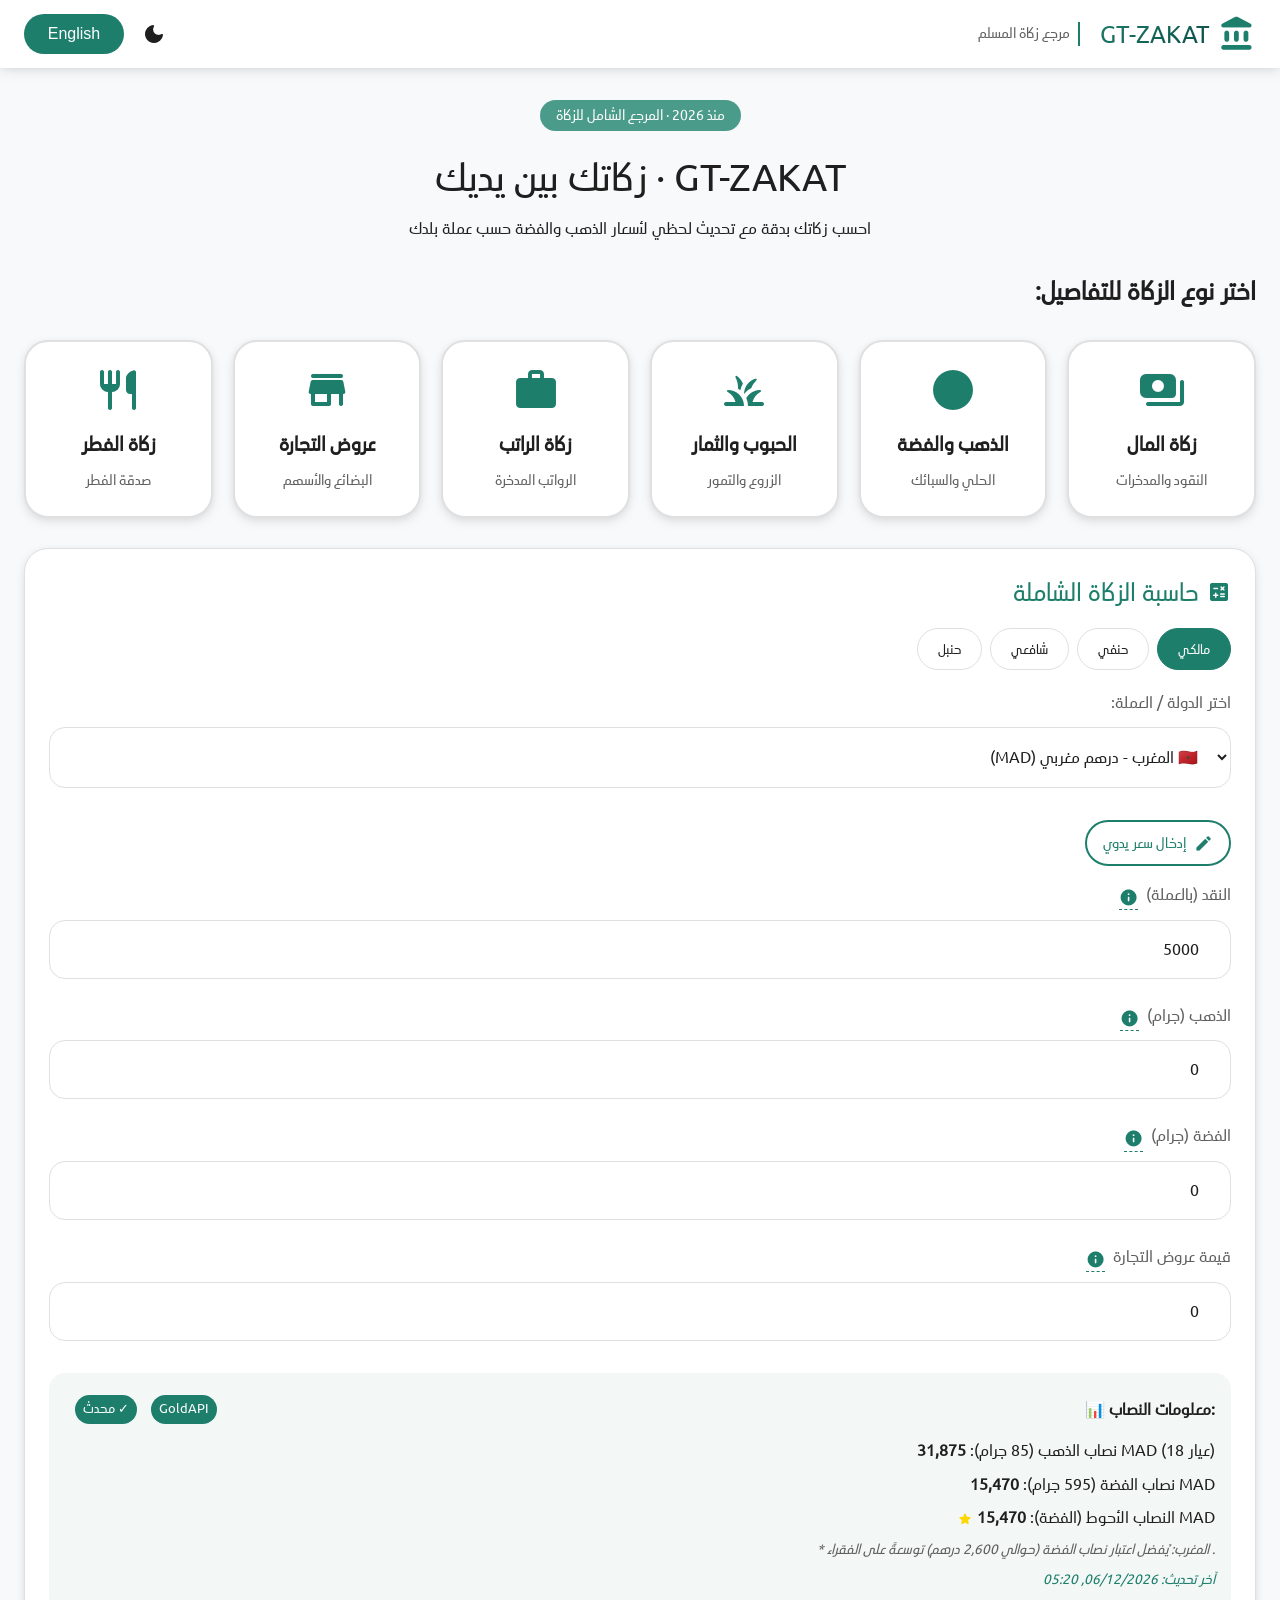
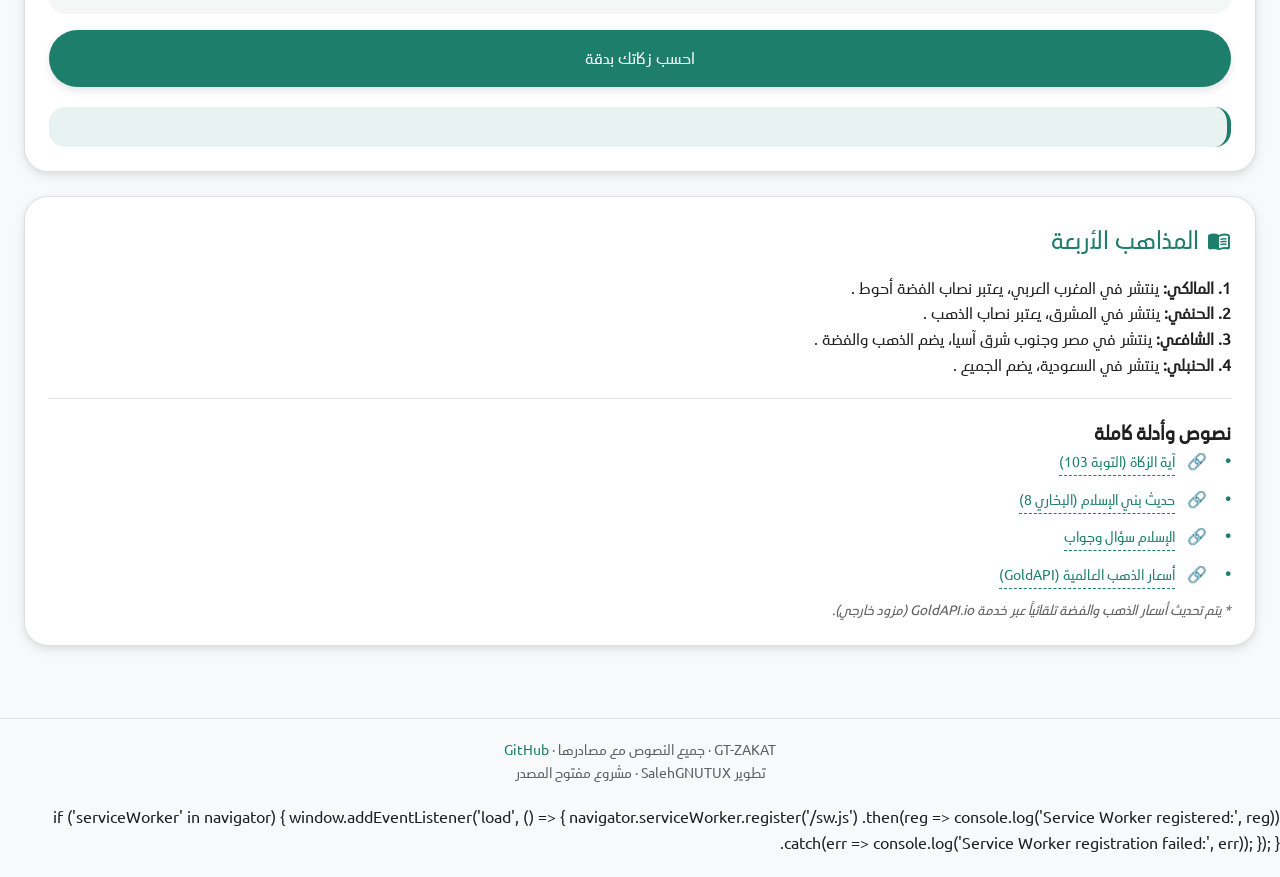
==== index.html @ e8f20864 "Update index.html" ====
<!-- index.html - النسخة النهائية مع الشعار النصي وأيقونات المعلومات -->
<!DOCTYPE html>
<html lang="ar" dir="rtl">
<head>
    <meta charset="UTF-8">
    <meta name="viewport" content="width=device-width, initial-scale=1.0">
    <title>GT-ZAKAT · مرجع زكاة المسلم</title>
    <!-- شعار التبويب (favicon) بصيغة PNG من المسار المطلوب -->
    <link rel="icon" type="image/png" sizes="16x16" href="/GT-ZAKAT/GT-ZAKAT-logo/16x16/gt-zakat-logo.png">
    <link rel="icon" type="image/png" sizes="32x32" href="/GT-ZAKAT/GT-ZAKAT-logo/32x32/gt-zakat-logo.png">
    <link rel="icon" type="image/png" sizes="192x192" href="/GT-ZAKAT/GT-ZAKAT-logo/192x192/gt-zakat-logo.png">
    <link rel="apple-touch-icon" href="/GT-ZAKAT/GT-ZAKAT-logo/512x512/gt-zakat-logo.png">
    <link rel="manifest" href="/manifest.json">

    <!-- Material Icons -->
    <link href="https://fonts.googleapis.com/icon?family=Material+Icons+Round" rel="stylesheet">
    <!-- ملف CSS الرئيسي -->
    <link rel="stylesheet" href="css/style.css">
    <!-- manifest للتطبيق (اختياري) -->
    <link rel="manifest" href="manifest.json">
</head>
<body data-theme="auto">
    <header class="app-bar">
        <div class="container">
            <div class="logo-area">
                <a href="/" class="logo-link" id="logoHome">
                    <!-- شعار نصي وأيقونة Material (بدون صورة خارجية) -->
                    <span class="material-icons-round logo-icon">account_balance</span>
                    <span class="logo-text">GT-ZAKAT</span>
                </a>
                <span class="tagline" data-i18n="tagline">مرجع زكاة المسلم</span>
            </div>
            <div class="actions">
                <button class="action-btn" id="themeToggle">
                    <span class="material-icons-round">dark_mode</span>
                </button>
                <button class="lang-toggle" id="langToggle">English</button>
            </div>
        </div>
    </header>

    <main class="container">
        <!-- Hero Section -->
        <div class="hero">
            <span class="badge" data-i18n="since">منذ 2026 · المرجع الشامل للزكاة</span>
            <h1 data-i18n="headline">GT-ZAKAT · زكاتك بين يديك</h1>
            <p data-i18n="subheadline">احسب زكاتك بدقة مع تحديث لحظي لأسعار الذهب والفضة حسب عملة بلدك</p>
        </div>

        <!-- بطاقات أنواع الزكاة -->
        <h2 style="margin: 30px 0 20px;" data-i18n="zakatTypesHeading">اختر نوع الزكاة للتفاصيل:</h2>
        <div class="zakat-cards-grid" id="zakatCards">
            <div class="zakat-card" onclick="window.location.href='pages/zakat-money.html'">
                <span class="material-icons-round">payments</span>
                <h3 data-i18n="moneyOption">زكاة المال</h3>
                <p data-i18n="moneyDesc">النقود والمدخرات</p>
            </div>
            <div class="zakat-card" onclick="window.location.href='pages/zakat-gold.html'">
                <span class="material-icons-round">circle</span>
                <h3 data-i18n="goldOption">الذهب والفضة</h3>
                <p data-i18n="goldDesc">الحلي والسبائك</p>
            </div>
            <div class="zakat-card" onclick="window.location.href='pages/zakat-grains.html'">
                <span class="material-icons-round">grass</span>
                <h3 data-i18n="grainsOption">الحبوب والثمار</h3>
                <p data-i18n="grainsDesc">الزروع والتمور</p>
            </div>
            <div class="zakat-card" onclick="window.location.href='pages/zakat-salary.html'">
                <span class="material-icons-round">work</span>
                <h3 data-i18n="salaryOption">زكاة الراتب</h3>
                <p data-i18n="salaryDesc">الرواتب المدخرة</p>
            </div>
            <div class="zakat-card" onclick="window.location.href='pages/zakat-trade.html'">
                <span class="material-icons-round">store</span>
                <h3 data-i18n="tradeOption">عروض التجارة</h3>
                <p data-i18n="tradeDesc">البضائع والأسهم</p>
            </div>
            <div class="zakat-card" onclick="window.location.href='pages/zakat-fitrah.html'">
                <span class="material-icons-round">restaurant</span>
                <h3 data-i18n="fitrahOption">زكاة الفطر</h3>
                <p data-i18n="fitrahDesc">صدقة الفطر</p>
            </div>
        </div>

        <!-- بطاقة الحاسبة الشاملة -->
        <div class="card calculator-card">
            <h2>
                <span class="material-icons-round">calculate</span>
                <span data-i18n="calculatorTitle">حاسبة الزكاة الشاملة</span>
            </h2>

            <!-- تبويب المذاهب -->
            <div class="madhhab-tabs" id="madhhabTabs">
                <button class="madhhab-tab active" data-madhhab="maliki" data-i18n="malikiTab">مالكي</button>
                <button class="madhhab-tab" data-madhhab="hanafi" data-i18n="hanafiTab">حنفي</button>
                <button class="madhhab-tab" data-madhhab="shafii" data-i18n="shafiiTab">شافعي</button>
                <button class="madhhab-tab" data-madhhab="hanbali" data-i18n="hanbaliTab">حنبل</button>
            </div>

            <!-- اختيار العملة -->
            <label data-i18n="selectCountry">اختر الدولة / العملة:</label>
            <select id="currencySelect" class="currency-select">
                <!-- المغرب العربي -->
                <optgroup label="🇲🇦 المغرب العربي">
                    <option value="MAD" data-country="ma" data-gold-carats="18" data-gold-price="500" data-silver-price="26" data-preferred-nisab="silver" data-madhhab="maliki">🇲🇦 المغرب - درهم مغربي (MAD)</option>
                    <option value="DZD" data-country="dz" data-gold-carats="18" data-gold-price="19000" data-silver-price="210" data-madhhab="hanafi">🇩🇿 الجزائر - دينار جزائري (DZD)</option>
                    <option value="TND" data-country="tn" data-gold-price="78" data-silver-price="1.2" data-madhhab="maliki">🇹🇳 تونس - دينار تونسي (TND)</option>
                    <option value="LYD" data-country="ly" data-gold-price="1679" data-silver-price="27.5" data-madhhab="maliki">🇱🇾 ليبيا - دينار ليبي (LYD)</option>
                    <option value="MRU" data-country="mr" data-gold-carats="21" data-gold-price="49920" data-silver-price="820" data-madhhab="maliki">🇲🇷 موريتانيا - أوقية موريتانية (MRU)</option>
                </optgroup>
                <!-- وادي النيل -->
                <optgroup label="🇪🇬 وادي النيل">
                    <option value="EGP" data-country="eg" data-gold-carats="21" data-gold-price="3000" data-silver-price="45" data-madhhab="shafii">🇪🇬 مصر - جنيه مصري (EGP)</option>
                    <option value="SDG" data-country="sd" data-gold-price="420000" data-silver-price="7000" data-madhhab="hanafi">🇸🇩 السودان - جنيه سوداني (SDG)</option>
                </optgroup>
                <!-- شبه الجزيرة -->
                <optgroup label="🇸🇦 شبه الجزيرة">
                    <option value="SAR" data-country="sa" data-gold-carats="24" data-gold-price="385" data-silver-price="6.5" data-madhhab="hanbali">🇸🇦 السعودية - ريال سعودي (SAR)</option>
                    <option value="KWD" data-country="kw" data-gold-carats="24" data-gold-price="31" data-silver-price="0.52" data-madhhab="maliki">🇰🇼 الكويت - دينار كويتي (KWD)</option>
                    <option value="QAR" data-country="qa" data-gold-carats="24" data-gold-price="340" data-silver-price="5.7" data-madhhab="hanbali">🇶🇦 قطر - ريال قطري (QAR)</option>
                    <option value="AED" data-country="ae" data-gold-carats="24" data-gold-price="350" data-silver-price="5.9" data-madhhab="shafii">🇦🇪 الإمارات - درهم إماراتي (AED)</option>
                    <option value="OMR" data-country="om" data-gold-carats="24" data-gold-price="36" data-silver-price="0.6" data-madhhab="ibadi">🇴🇲 عمان - ريال عماني (OMR)</option>
                    <option value="BHD" data-country="bh" data-gold-carats="24" data-gold-price="35" data-silver-price="0.59" data-madhhab="maliki">🇧🇭 البحرين - دينار بحريني (BHD)</option>
                    <option value="YER" data-country="ye" data-gold-carats="24" data-gold-price="100000" data-silver-price="1700" data-madhhab="shafii">🇾🇪 اليمن - ريال يمني (YER)</option>
                </optgroup>
                <!-- الهلال الخصيب -->
                <optgroup label="🇮🇶 الهلال الخصيب">
                    <option value="IQD" data-country="iq" data-gold-carats="24" data-gold-price="75000" data-silver-price="1250" data-madhhab="hanafi">🇮🇶 العراق - دينار عراقي (IQD)</option>
                    <option value="JOD" data-country="jo" data-gold-carats="24" data-gold-price="63" data-silver-price="1.05" data-madhhab="shafii">🇯🇴 الأردن - دينار أردني (JOD)</option>
                    <option value="SYP" data-country="sy" data-gold-carats="24" data-gold-price="15000" data-silver-price="250" data-madhhab="hanafi">🇸🇾 سوريا - ليرة سورية (SYP)</option>
                    <option value="LBP" data-country="lb" data-gold-carats="24" data-gold-price="900000" data-silver-price="15000" data-madhhab="shafii">🇱🇧 لبنان - ليرة لبنانية (LBP)</option>
                    <option value="PS" data-country="ps" data-gold-carats="24" data-gold-price="340" data-silver-price="5.7" data-madhhab="shafii">🇵🇸 فلسطين - شيكل (ILS)</option>
                </optgroup>
                <!-- العملات العالمية -->
                <optgroup label="🌍 العملات العالمية">
                    <option value="USD" data-country="us" data-gold-carats="24" data-gold-price="86" data-silver-price="1.1">🇺🇸 دولار أمريكي (USD)</option>
                    <option value="EUR" data-country="eu" data-gold-carats="24" data-gold-price="92" data-silver-price="1.2">🇪🇺 يورو (EUR)</option>
                </optgroup>
            </select>

            <!-- خيار الإدخال اليدوي -->
            <div style="margin: 16px 0;">
                <button class="toggle-manual-btn" id="toggleManualBtn" type="button">
                    <span class="material-icons-round" style="font-size: 1.2rem; vertical-align: middle;">edit</span>
                    <span data-i18n="manualPriceToggle">إدخال سعر يدوي</span>
                </button>
            </div>

            <div id="manualPriceSection" style="display: none;">
                <div class="manual-price-input">
                    <label data-i18n="manualGoldPrice">سعر جرام الذهب (بعملتك المحلية):</label>
                    <input type="number" id="manualGoldPrice" step="0.01" placeholder="0.00">
                </div>
                <div class="manual-price-input">
                    <label data-i18n="manualSilverPrice">سعر جرام الفضة (بعملتك المحلية):</label>
                    <input type="number" id="manualSilverPrice" step="0.01" placeholder="0.00">
                </div>
                <p class="note" data-i18n="manualNote">* سيتم استخدام الأسعار اليدوية بدلاً من التحديث التلقائي</p>
            </div>

            <!-- حقول الإدخال مع أيقونات معلومات -->
            <div style="display: flex; align-items: center; gap: 8px; margin: 8px 0 0;">
                <label data-i18n="cashLabel">النقد (بالعملة)</label>
                <span class="tooltip">
                    <span class="material-icons-round" style="font-size: 1.2rem; color: var(--md-primary);">info</span>
                    <span class="tooltip-text" data-i18n="cashTooltip">المبلغ النقدي الذي تملكه من نقود ورقية أو معدنية أو أرصدة بنكية. يحول إلى عملتك المحلية ويدخل في حساب الزكاة.</span>
                </span>
            </div>
            <input type="number" id="cashInput" class="input-field" placeholder="0.00" value="5000">

            <div style="display: flex; align-items: center; gap: 8px; margin: 8px 0 0;">
                <label data-i18n="goldLabel">الذهب (جرام)</label>
                <span class="tooltip">
                    <span class="material-icons-round" style="font-size: 1.2rem; color: var(--md-primary);">info</span>
                    <span class="tooltip-text" data-i18n="goldTooltip">وزن الذهب الذي تملكه بالجرام، سواء كان سبائك أو حلياً (مع مراعاة خلاف المذاهب في حلي الزينة). يحسب بقيمته السوقية.</span>
                </span>
            </div>
            <input type="number" id="goldInput" class="input-field" value="0" step="0.1">

            <div style="display: flex; align-items: center; gap: 8px; margin: 8px 0 0;">
                <label data-i18n="silverLabel">الفضة (جرام)</label>
                <span class="tooltip">
                    <span class="material-icons-round" style="font-size: 1.2rem; color: var(--md-primary);">info</span>
                    <span class="tooltip-text" data-i18n="silverTooltip">وزن الفضة الذي تملكه بالجرام. تدخل في حساب الزكاة بنفس أحكام الذهب، وغالباً ما يكون نصابها أقل.</span>
                </span>
            </div>
            <input type="number" id="silverInput" class="input-field" value="0" step="1">

            <div style="display: flex; align-items: center; gap: 8px; margin: 8px 0 0;">
                <label data-i18n="tradeGoodsLabel">قيمة عروض التجارة</label>
                <span class="tooltip">
                    <span class="material-icons-round" style="font-size: 1.2rem; color: var(--md-primary);">info</span>
                    <span class="tooltip-text" data-i18n="tradeGoodsTooltip">عروض التجارة: البضائع المعدة للبيع، الأسهم، العقارات التجارية، وأي سلع تم شراؤها بقصد الاتجار. إذا بلغت قيمتها مع النقود النصاب وحال الحول، فتجب الزكاة 2.5%</span>
                </span>
            </div>
            <input type="number" id="tradeInput" class="input-field" value="0" step="0.01" placeholder="0.00">

            <!-- معلومات النصاب -->
            <div class="nisab-info">
                <div style="display: flex; justify-content: space-between; align-items: center; flex-wrap: wrap;">
                    <p><strong data-i18n="nisabInfo">📊 معلومات النصاب:</strong></p>
                    <div>
                        <span class="price-source-badge" id="priceSource">تلقائي</span>
                        <span class="price-source-badge" id="updateStatus">✓ محدث</span>
                    </div>
                </div>
                <p><span data-i18n="nisabGold">نصاب الذهب (85 جرام):</span> <strong><span id="nisabGoldDisplay">42,500</span></strong> <span id="nisabGoldCurrency">درهم مغربي</span> <span id="goldCaratInfo">(عيار 18)</span></p>
                <p><span data-i18n="nisabSilver">نصاب الفضة (595 جرام):</span> <strong><span id="nisabSilverDisplay">15,470</span></strong> <span id="nisabSilverCurrency">درهم مغربي</span></p>
                <p id="preferredNisabRow"><span class="material-icons-round" style="font-size:1rem; color:gold;">star</span> <span data-i18n="preferredNisab">النصاب الأحوط (الفضة):</span> <strong><span id="preferredNisabDisplay">15,470</span></strong> <span id="preferredNisabCurrency">درهم مغربي</span></p>
                <p class="note" id="countrySpecificNote" data-i18n="maNote">* المغرب: يُفضل اعتبار نصاب الفضة (حوالي 2,600 درهم) توسعةً على الفقراء .</p>
                <p class="note" style="color: var(--md-primary);" id="lastUpdateNote">آخر تحديث: 3/3/2026, 03:00 م</p>
            </div>

            <button class="btn" id="calculateBtn"><span data-i18n="calculate">احسب زكاتك بدقة</span></button>
            <div class="result-box" id="resultDisplay"></div>
        </div>

        <!-- بطاقة المصادر -->
        <div class="card sources-card">
            <h2><span class="material-icons-round">menu_book</span> <span data-i18n="madhhabTitle">المذاهب الأربعة</span></h2>
            <div class="madhhab-info">
                <p><strong>1. المالكي:</strong> <span data-i18n="malikiDesc">ينتشر في المغرب العربي، يعتبر نصاب الفضة أحوط .</span></p>
                <p><strong>2. الحنفي:</strong> <span data-i18n="hanafiDesc">ينتشر في المشرق، يعتبر نصاب الذهب .</span></p>
                <p><strong>3. الشافعي:</strong> <span data-i18n="shafiiDesc">ينتشر في مصر وجنوب شرق آسيا، يضم الذهب والفضة .</span></p>
                <p><strong>4. الحنبلي:</strong> <span data-i18n="hanbaliDesc">ينتشر في السعودية، يضم الجميع .</span></p>
            </div>
            <div class="divider"></div>
            <h3 data-i18n="sourcesTitle">نصوص وأدلة كاملة</h3>
            <ul id="sourcesList">
                <li>🔗 <a href="https://quran.com/9:103" target="_blank" class="source-link" data-i18n="source1">آية الزكاة (التوبة 103)</a></li>
                <li>🔗 <a href="https://sunnah.com/bukhari:8" target="_blank" class="source-link" data-i18n="source2">حديث بني الإسلام (البخاري 8)</a></li>
                <li>🔗 <a href="https://islamqa.info/ar" target="_blank" class="source-link" data-i18n="source3">الإسلام سؤال وجواب</a></li>
                <li>🔗 <a href="https://www.goldapi.io" target="_blank" class="source-link" data-i18n="source4">أسعار الذهب العالمية (GoldAPI)</a></li>
            </ul>
            <p class="note" data-i18n="apiSourceNote">* يتم تحديث أسعار الذهب والفضة تلقائياً عبر خدمة GoldAPI.io (مزود خارجي).</p>
        </div>
    </main>

    <footer class="footer container">
        <p>
            <span data-i18n="footer">GT-ZAKAT · جميع النصوص مع مصادرها ·</span>
            <a href="https://github.com/SalehGNUTUX/GT-ZAKAT" target="_blank">GitHub</a>
            <br>
            <span data-i18n="developer">تطوير SalehGNUTUX · مشروع مفتوح المصدر</span>
        </p>
    </footer>

    <script src="js/script.js"></script>


    if ('serviceWorker' in navigator) {
  window.addEventListener('load', () => {
    navigator.serviceWorker.register('/sw.js')
      .then(reg => console.log('Service Worker registered:', reg))
      .catch(err => console.log('Service Worker registration failed:', err));
  });
}
</body>
</html>
---- css/style.css ----
/* css/style.css - تحديث لدعم الشعار النصي وأيقونات المعلومات */
@font-face {
    font-family: 'Ubuntu Arabic';
    src: url('../fonts/Ubuntu Arabic Regular.otf') format('opentype');
    font-weight: normal;
    font-style: normal;
    font-display: swap;
}

* {
    margin: 0;
    padding: 0;
    box-sizing: border-box;
    transition: background-color 0.3s ease, color 0.2s ease, border-color 0.2s ease;
}

:root {
    --md-primary: #1e7e6c;
    --md-primary-light: #4b9b8a;
    --md-primary-dark: #0e5244;
    --bg: #f8f9fa;
    --surface: #ffffff;
    --text: #1f1f1f;
    --text-secondary: #5f5f5f;
    --border: #e0e0e0;
    --shadow: 0 2px 6px rgba(0, 0, 0, 0.05), 0 4px 12px rgba(0, 0, 0, 0.08);
    --card-bg: #ffffff;
    --hover-bg: rgba(30, 126, 108, 0.05);
    --result-bg: rgba(30, 126, 108, 0.1);
    --tooltip-bg: #ffffff;
}

[data-theme="dark"] {
    --bg: #121212;
    --surface: #1e1e1e;
    --text: #e9e9e9;
    --text-secondary: #aaaaaa;
    --border: #333333;
    --card-bg: #2a2a2a;
    --shadow: 0 2px 6px rgba(0, 0, 0, 0.5);
    --hover-bg: rgba(30, 126, 108, 0.2);
    --result-bg: rgba(30, 126, 108, 0.15);
    --tooltip-bg: #2a2a2a;
}

body {
    font-family: 'Ubuntu Arabic', 'Roboto', sans-serif;
    background: var(--bg);
    color: var(--text);
    line-height: 1.6;
    min-height: 100vh;
    display: flex;
    flex-direction: column;
    padding: 0 0 20px 0;
    direction: rtl;
}

.container {
    max-width: 1280px;
    margin: 0 auto;
    padding: 0 24px;
    width: 100%;
}

/* ===== شريط التطبيق والشعار النصي ===== */
.app-bar {
    background: var(--surface);
    box-shadow: var(--shadow);
    padding: 12px 0;
    position: sticky;
    top: 0;
    z-index: 10;
    backdrop-filter: blur(4px);
}

.app-bar .container {
    display: flex;
    align-items: center;
    justify-content: space-between;
    flex-wrap: wrap;
    gap: 16px;
}

.logo-area {
    display: flex;
    align-items: center;
    gap: 12px;
    flex-wrap: wrap;
}

.logo-link {
    display: flex;
    align-items: center;
    text-decoration: none;
    gap: 8px;
    position: relative;
}

.logo-link::after {
    content: "";
    position: absolute;
    bottom: -4px;
    left: 0;
    width: 100%;
    height: 2px;
    background: var(--md-primary);
    transform: scaleX(0);
    transition: transform 0.2s;
}

.logo-link:hover::after {
    transform: scaleX(1);
}

.logo-icon {
    font-size: 2.4rem;
    color: var(--md-primary);
    transition: transform 0.2s;
}

.logo-link:hover .logo-icon {
    transform: rotate(5deg) scale(1.1);
}

.logo-text {
    font-size: 1.5rem;
    font-weight: 500;
    background: linear-gradient(145deg, var(--md-primary), #0a4b44);
    -webkit-background-clip: text;
    background-clip: text;
    -webkit-text-fill-color: transparent;
}

.tagline {
    font-size: 0.9rem;
    color: var(--text-secondary);
    margin-right: 8px;
    border-right: 2px solid var(--md-primary);
    padding-right: 8px;
    white-space: nowrap;
}

.actions {
    display: flex;
    gap: 8px;
    align-items: center;
}

.action-btn {
    background: transparent;
    border: none;
    color: var(--text);
    width: 44px;
    height: 44px;
    border-radius: 50%;
    display: flex;
    align-items: center;
    justify-content: center;
    cursor: pointer;
    font-size: 1.5rem;
    transition: background 0.2s;
}

.action-btn:hover {
    background: var(--hover-bg);
}

.lang-toggle {
    font-size: 1rem;
    padding: 0 16px;
    border-radius: 30px;
    background: var(--md-primary);
    color: white;
    border: none;
    height: 40px;
    cursor: pointer;
    font-weight: 500;
    min-width: 100px;
    transition: background 0.2s;
}

.lang-toggle:hover {
    background: var(--md-primary-dark);
}

/* ===== باقي الأنماط (كما هي) ===== */
.hero {
    text-align: center;
    margin: 32px 0 20px;
}

.hero h1 {
    font-size: 2.4rem;
    font-weight: 400;
    margin-bottom: 8px;
    color: var(--text);
}

.badge {
    background: var(--md-primary-light);
    color: white;
    padding: 4px 16px;
    border-radius: 30px;
    display: inline-block;
    font-size: 0.9rem;
    margin-bottom: 16px;
}

.card {
    background: var(--card-bg);
    border-radius: 24px;
    padding: 24px;
    box-shadow: var(--shadow);
    border: 1px solid var(--border);
    margin-bottom: 24px;
}

.card h1, .card h2 {
    font-size: 1.8rem;
    font-weight: 500;
    margin-bottom: 16px;
    display: flex;
    align-items: center;
    gap: 8px;
    color: var(--md-primary);
}

.card h2 {
    font-size: 1.5rem;
}

.divider {
    height: 1px;
    background: var(--border);
    margin: 20px 0;
}

.zakat-cards-grid {
    display: grid;
    grid-template-columns: repeat(auto-fit, minmax(160px, 1fr));
    gap: 20px;
    margin: 30px 0;
}

.zakat-card {
    background: var(--card-bg);
    border: 2px solid var(--border);
    border-radius: 24px;
    padding: 24px 16px;
    text-align: center;
    cursor: pointer;
    transition: all 0.3s cubic-bezier(0.4, 0, 0.2, 1);
    position: relative;
    overflow: hidden;
    box-shadow: var(--shadow);
}

.zakat-card::before {
    content: '';
    position: absolute;
    top: 0;
    left: 0;
    right: 0;
    height: 4px;
    background: var(--md-primary);
    transform: scaleX(0);
    transition: transform 0.3s;
}

.zakat-card:hover {
    transform: translateY(-8px);
    border-color: var(--md-primary);
    box-shadow: 0 12px 24px rgba(30, 126, 108, 0.2);
}

.zakat-card:hover::before {
    transform: scaleX(1);
}

.zakat-card .material-icons-round {
    font-size: 3rem;
    color: var(--md-primary);
    margin-bottom: 16px;
    transition: transform 0.3s;
}

.zakat-card:hover .material-icons-round {
    transform: scale(1.1) rotate(5deg);
}

.zakat-card h3 {
    font-size: 1.2rem;
    margin-bottom: 8px;
    color: var(--text);
}

.zakat-card p {
    font-size: 0.9rem;
    color: var(--text-secondary);
    margin: 0;
}

.madhhab-tabs {
    display: flex;
    flex-wrap: wrap;
    gap: 8px;
    margin-bottom: 20px;
}

.madhhab-tab {
    background: transparent;
    border: 1px solid var(--border);
    padding: 8px 20px;
    border-radius: 30px;
    cursor: pointer;
    color: var(--text);
    font-weight: 500;
    transition: all 0.2s;
    font-family: 'Ubuntu Arabic', 'Roboto', sans-serif;
}

.madhhab-tab:hover {
    background: var(--hover-bg);
    border-color: var(--md-primary);
}

.madhhab-tab.active {
    background: var(--md-primary);
    color: white;
    border-color: var(--md-primary);
}

.input-field, .currency-select {
    width: 100%;
    padding: 14px 16px;
    border-radius: 16px;
    border: 1px solid var(--border);
    background: var(--surface);
    color: var(--text);
    font-size: 1rem;
    margin: 8px 0 16px;
    font-family: 'Ubuntu Arabic', 'Roboto', sans-serif;
    direction: ltr;
    text-align: right;
}

.currency-select {
    direction: ltr;
}

.currency-select option {
    direction: rtl;
    text-align: right;
}

label {
    font-weight: 500;
    color: var(--text-secondary);
    display: block;
    margin-bottom: 4px;
}

.btn {
    background: var(--md-primary);
    color: white;
    border: none;
    padding: 14px 24px;
    border-radius: 40px;
    font-size: 1rem;
    font-weight: 500;
    cursor: pointer;
    width: 100%;
    box-shadow: 0 4px 8px rgba(0, 0, 0, 0.1);
    transition: background 0.2s, transform 0.1s;
    font-family: 'Ubuntu Arabic', 'Roboto', sans-serif;
}

.btn:hover {
    background: var(--md-primary-dark);
    transform: scale(0.98);
}

.toggle-manual-btn {
    background: transparent;
    border: 2px solid var(--md-primary);
    color: var(--md-primary);
    padding: 8px 16px;
    border-radius: 30px;
    cursor: pointer;
    font-size: 0.9rem;
    transition: all 0.3s;
    display: inline-flex;
    align-items: center;
    gap: 8px;
    font-family: 'Ubuntu Arabic', 'Roboto', sans-serif;
}

.toggle-manual-btn:hover {
    background: var(--md-primary);
    color: white;
}

.result-box {
    background: var(--result-bg);
    padding: 20px;
    border-radius: 16px;
    margin-top: 20px;
    font-size: 1.2rem;
    font-weight: 500;
    border-right: 4px solid var(--md-primary);
    line-height: 1.8;
    direction: ltr;
    text-align: right;
}

.result-box small {
    font-size: 0.9rem;
    font-weight: normal;
    color: var(--text-secondary);
}

.source-link {
    color: var(--md-primary);
    text-decoration: none;
    font-size: 0.9rem;
    border-bottom: 1px dashed;
    margin-right: 8px;
    transition: border-bottom 0.2s;
}

.source-link:hover {
    border-bottom-style: solid;
}

.page-navigation {
    display: flex;
    justify-content: space-between;
    margin: 30px 0;
    gap: 16px;
    flex-wrap: wrap;
}

.nav-button {
    display: flex;
    align-items: center;
    gap: 8px;
    background: var(--md-primary);
    color: white;
    text-decoration: none;
    padding: 12px 24px;
    border-radius: 40px;
    font-weight: 500;
    transition: background 0.2s, transform 0.1s;
    box-shadow: var(--shadow);
}

.nav-button:hover {
    background: var(--md-primary-dark);
    transform: translateY(-2px);
}

.nav-button .material-icons-round {
    font-size: 1.4rem;
}

.nav-button.disabled {
    opacity: 0.5;
    pointer-events: none;
    background: var(--text-secondary);
}

.nisab-info {
    background: var(--hover-bg);
    padding: 16px;
    border-radius: 16px;
    margin: 16px 0;
}

.nisab-info p {
    margin: 8px 0;
    direction: ltr;
    text-align: right;
}

.tooltip {
    position: relative;
    display: inline-block;
    cursor: help;
    border-bottom: 1px dashed var(--md-primary);
}

.tooltip .tooltip-text {
    visibility: hidden;
    width: 250px;
    background-color: var(--tooltip-bg);
    color: var(--text);
    text-align: center;
    border-radius: 8px;
    padding: 8px;
    position: absolute;
    z-index: 1;
    bottom: 125%;
    left: 50%;
    transform: translateX(-50%);
    opacity: 0;
    transition: opacity 0.3s;
    box-shadow: var(--shadow);
    border: 1px solid var(--border);
    font-size: 0.85rem;
    pointer-events: none;
}

.tooltip:hover .tooltip-text {
    visibility: visible;
    opacity: 1;
}

.manual-price-input {
    display: flex;
    gap: 10px;
    align-items: center;
    margin: 20px 0;
    padding: 16px;
    background: var(--hover-bg);
    border-radius: 16px;
}

.manual-price-input label {
    flex: 1;
}

.manual-price-input input {
    width: 150px;
    padding: 10px;
    border-radius: 8px;
    border: 1px solid var(--border);
    background: var(--surface);
    color: var(--text);
    font-family: 'Ubuntu Arabic', 'Roboto', sans-serif;
    direction: ltr;
}

.price-source-badge {
    font-size: 0.8rem;
    padding: 4px 8px;
    border-radius: 20px;
    background: var(--md-primary);
    color: white;
    margin-left: 10px;
    display: inline-block;
}

ul {
    list-style: none;
    padding-right: 0;
}

ul li {
    margin-bottom: 12px;
    padding-right: 24px;
    position: relative;
}

ul li::before {
    content: "•";
    color: var(--md-primary);
    font-weight: bold;
    position: absolute;
    right: 0;
}

.footer {
    text-align: center;
    margin-top: 48px;
    color: var(--text-secondary);
    font-size: 0.9rem;
    padding: 20px 0;
    border-top: 1px solid var(--border);
}

.footer a {
    color: var(--md-primary);
    text-decoration: none;
}

.footer a:hover {
    text-decoration: underline;
}

/* تحسينات للغة الإنجليزية */
[dir="ltr"] {
    direction: ltr;
}

[dir="ltr"] body {
    text-align: left;
}

[dir="ltr"] .tagline {
    margin-right: 0;
    margin-left: 8px;
    border-right: none;
    border-left: 2px solid var(--md-primary);
    padding-right: 0;
    padding-left: 8px;
}

[dir="ltr"] ul li {
    padding-right: 0;
    padding-left: 24px;
}

[dir="ltr"] ul li::before {
    right: auto;
    left: 0;
}

[dir="ltr"] .result-box {
    border-right: none;
    border-left: 4px solid var(--md-primary);
    text-align: left;
}

[dir="ltr"] .input-field,
[dir="ltr"] .currency-select {
    text-align: left;
}

[dir="ltr"] .nisab-info p {
    text-align: left;
}

[dir="ltr"] .tooltip .tooltip-text {
    left: 0;
    transform: translateX(0);
}

/* تحسينات للشاشات الصغيرة */
@media (max-width: 700px) {
    .container {
        padding: 0 16px;
    }

    .hero h1 {
        font-size: 1.8rem;
    }

    .logo-area {
        flex-direction: column;
        align-items: flex-start;
        gap: 4px;
    }

    .tagline {
        font-size: 0.8rem;
        white-space: normal;
        margin-right: 0;
        border-right: none;
        padding-right: 0;
    }

    [dir="ltr"] .tagline {
        margin-left: 0;
        border-left: none;
        padding-left: 0;
    }

    .actions {
        width: 100%;
        justify-content: flex-end;
    }

    .input-group {
        flex-direction: column;
    }

    .input-group .currency-select {
        width: 100%;
    }

    .page-navigation {
        flex-direction: column;
    }

    .nav-button {
        width: 100%;
        justify-content: center;
    }

    .zakat-cards-grid {
        grid-template-columns: repeat(auto-fit, minmax(140px, 1fr));
        gap: 12px;
    }

    .zakat-card {
        padding: 16px 8px;
    }

    .manual-price-input {
        flex-direction: column;
        align-items: stretch;
    }

    .manual-price-input input {
        width: 100%;
    }
}

/* تحسينات الوضع المظلم */
[data-theme="dark"] .logo-text {
    background: linear-gradient(145deg, #4b9b8a, #1e7e6c);
    -webkit-background-clip: text;
    background-clip: text;
}

[data-theme="dark"] .badge {
    background: var(--md-primary-dark);
}

[data-theme="dark"] .result-box {
    background: rgba(30, 126, 108, 0.2);
}

[data-theme="dark"] .zakat-card:hover {
    box-shadow: 0 12px 24px rgba(0, 0, 0, 0.5);
}

.note {
    font-size: 0.85rem;
    color: var(--text-secondary);
    margin-top: 8px;
    font-style: italic;
}

.material-icons-round {
    vertical-align: middle;
}

/* ضمان ظهور الأرقام بالشكل الغربي */
input, select, button, .result-box, .nisab-info p, .price-source-badge, #lastUpdateNote {
    font-feature-settings: "tnum";
}
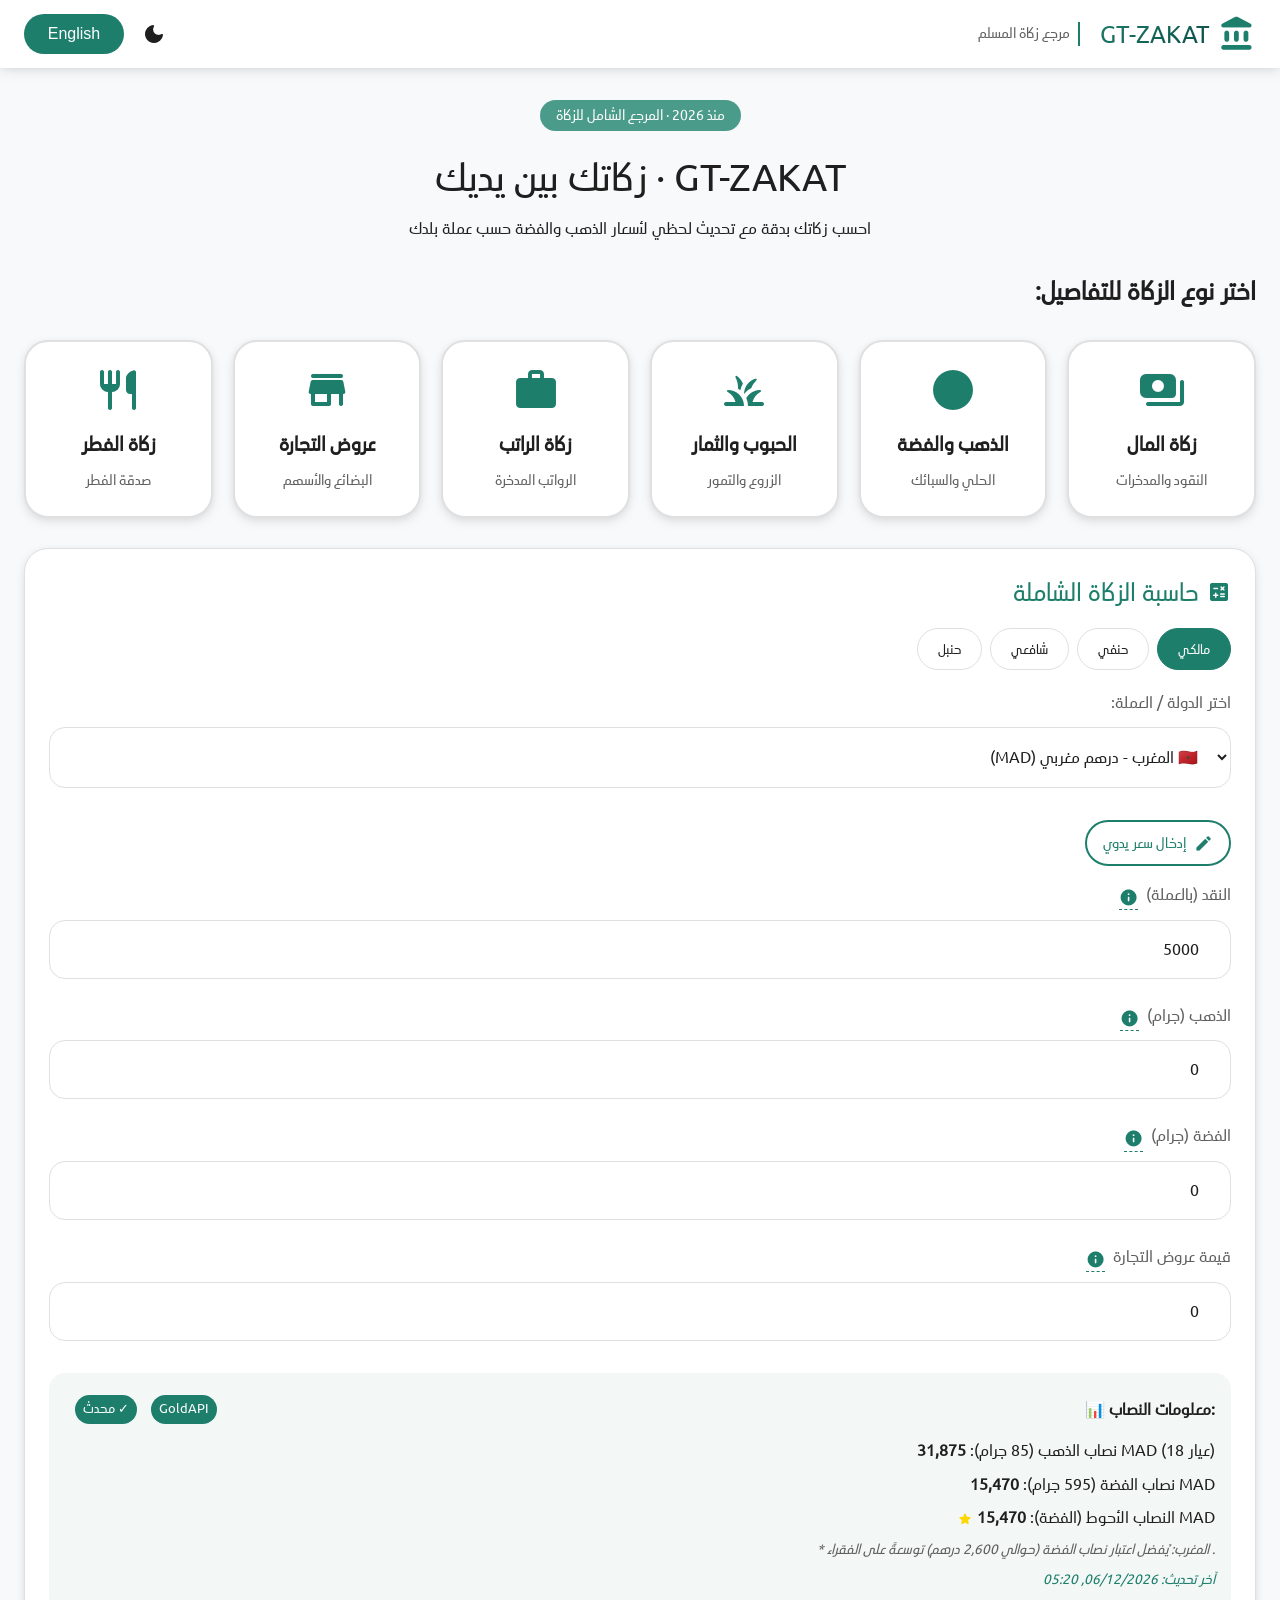
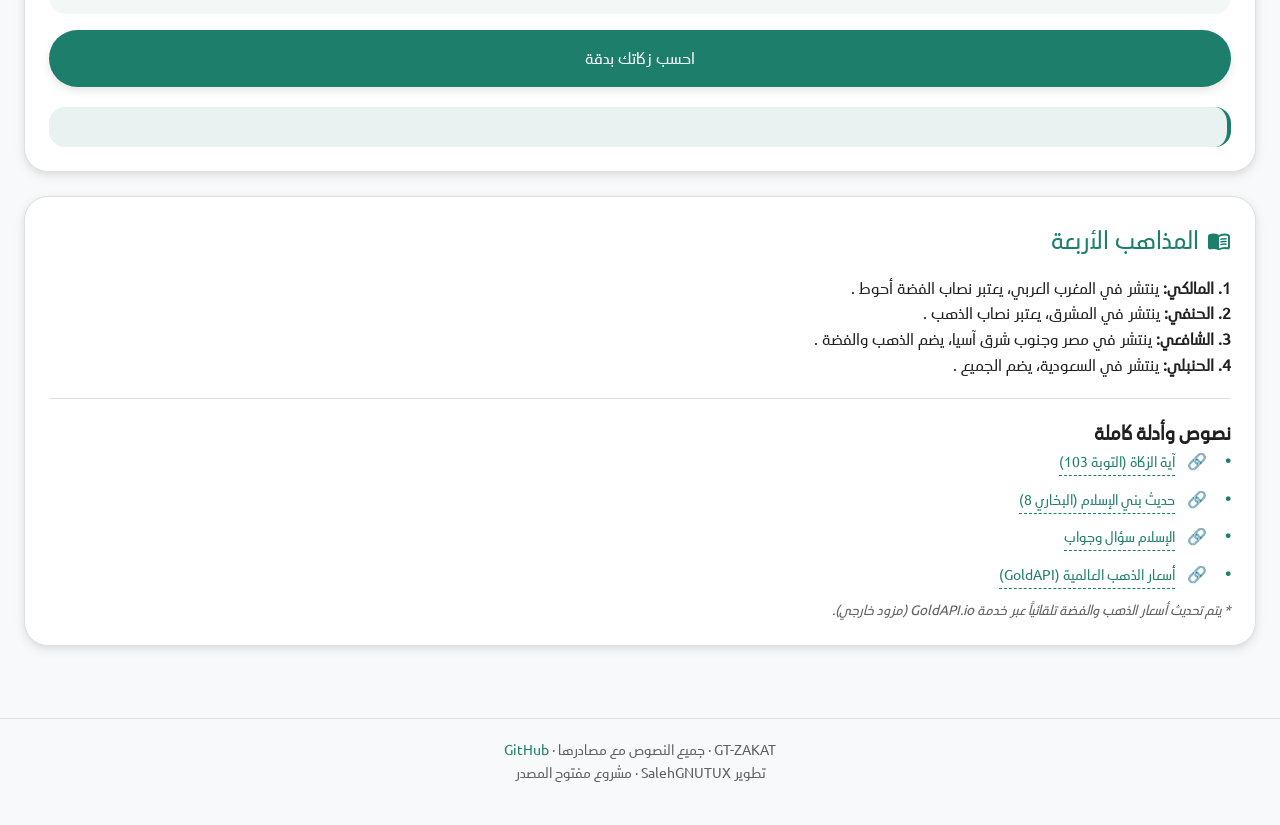
==== commit ac531c65: "Update index.html" ====
--- a/index.html
+++ b/index.html
@@ -10,7 +10,7 @@
     <link rel="icon" type="image/png" sizes="32x32" href="/GT-ZAKAT/GT-ZAKAT-logo/32x32/gt-zakat-logo.png">
     <link rel="icon" type="image/png" sizes="192x192" href="/GT-ZAKAT/GT-ZAKAT-logo/192x192/gt-zakat-logo.png">
     <link rel="apple-touch-icon" href="/GT-ZAKAT/GT-ZAKAT-logo/512x512/gt-zakat-logo.png">
-    <link rel="manifest" href="/manifest.json">
+    <link rel="manifest" href="manifest.json">
 
     <!-- Material Icons -->
     <link href="https://fonts.googleapis.com/icon?family=Material+Icons+Round" rel="stylesheet">
@@ -247,13 +247,5 @@
 
     <script src="js/script.js"></script>
 
-
-    if ('serviceWorker' in navigator) {
-  window.addEventListener('load', () => {
-    navigator.serviceWorker.register('/sw.js')
-      .then(reg => console.log('Service Worker registered:', reg))
-      .catch(err => console.log('Service Worker registration failed:', err));
-  });
-}
 </body>
 </html>
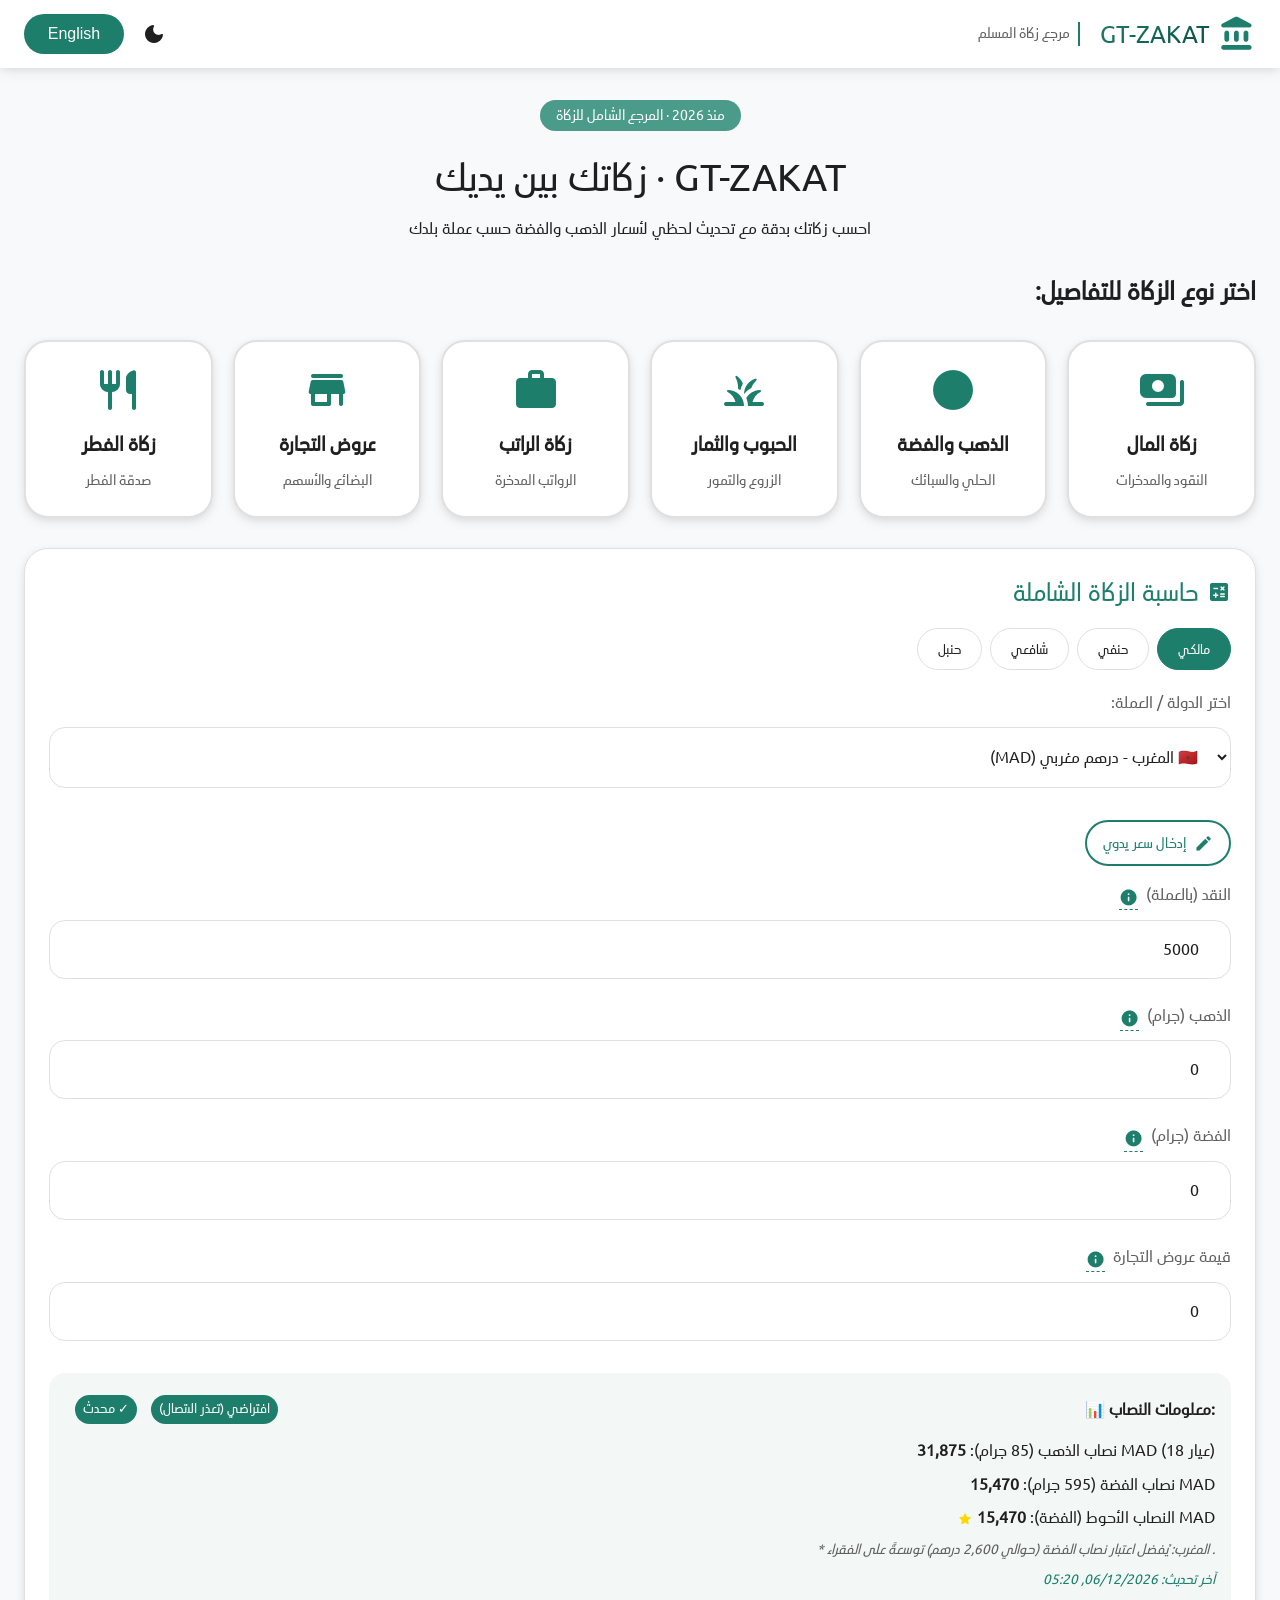
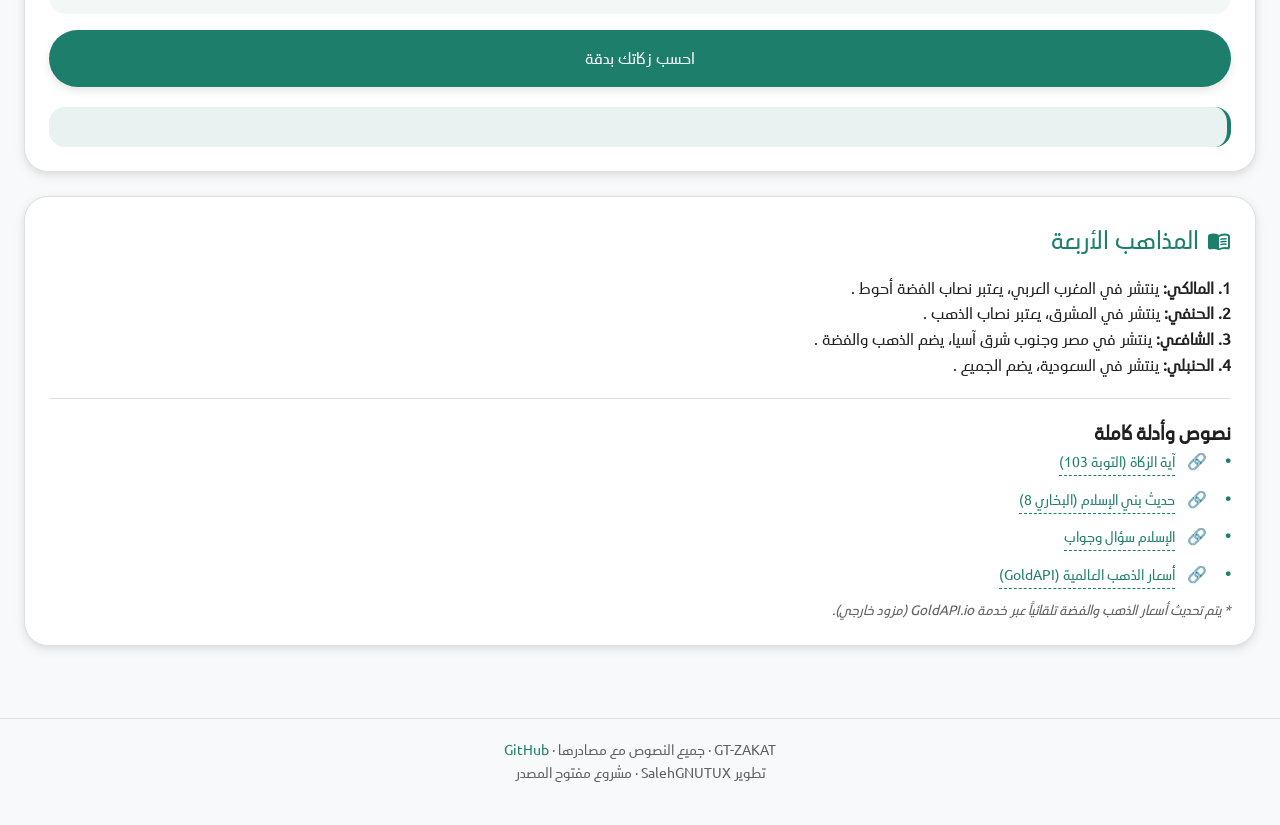
==== commit cb9ee375: "Update index.html" ====
--- a/index.html
+++ b/index.html
@@ -1,30 +1,28 @@
-<!-- index.html - النسخة النهائية مع الشعار النصي وأيقونات المعلومات -->
+<!-- index.html - النسخة النهائية مع حفظ اللغة والوضع المظلم -->
 <!DOCTYPE html>
 <html lang="ar" dir="rtl">
 <head>
     <meta charset="UTF-8">
     <meta name="viewport" content="width=device-width, initial-scale=1.0">
     <title>GT-ZAKAT · مرجع زكاة المسلم</title>
-    <!-- شعار التبويب (favicon) بصيغة PNG من المسار المطلوب -->
+    <!-- أيقونات متعددة المقاسات -->
     <link rel="icon" type="image/png" sizes="16x16" href="/GT-ZAKAT/GT-ZAKAT-logo/16x16/gt-zakat-logo.png">
     <link rel="icon" type="image/png" sizes="32x32" href="/GT-ZAKAT/GT-ZAKAT-logo/32x32/gt-zakat-logo.png">
-    <link rel="icon" type="image/png" sizes="192x192" href="/GT-ZAKAT/GT-ZAKAT-logo/192x192/gt-zakat-logo.png">
+    <link rel="icon" type="image/png" sizes="128x128" href="/GT-ZAKAT/GT-ZAKAT-logo/128x128/gt-zakat-logo.png">
+    <link rel="icon" type="image/png" sizes="256x256" href="/GT-ZAKAT/GT-ZAKAT-logo/256x256/gt-zakat-logo.png">
     <link rel="apple-touch-icon" href="/GT-ZAKAT/GT-ZAKAT-logo/512x512/gt-zakat-logo.png">
-    <link rel="manifest" href="manifest.json">
-
     <!-- Material Icons -->
     <link href="https://fonts.googleapis.com/icon?family=Material+Icons+Round" rel="stylesheet">
     <!-- ملف CSS الرئيسي -->
     <link rel="stylesheet" href="css/style.css">
-    <!-- manifest للتطبيق (اختياري) -->
-    <link rel="manifest" href="manifest.json">
+    <!-- ربط manifest -->
+    <link rel="manifest" href="/manifest.json">
 </head>
 <body data-theme="auto">
     <header class="app-bar">
         <div class="container">
             <div class="logo-area">
                 <a href="/" class="logo-link" id="logoHome">
-                    <!-- شعار نصي وأيقونة Material (بدون صورة خارجية) -->
                     <span class="material-icons-round logo-icon">account_balance</span>
                     <span class="logo-text">GT-ZAKAT</span>
                 </a>
@@ -208,7 +206,7 @@
                 <p><span data-i18n="nisabSilver">نصاب الفضة (595 جرام):</span> <strong><span id="nisabSilverDisplay">15,470</span></strong> <span id="nisabSilverCurrency">درهم مغربي</span></p>
                 <p id="preferredNisabRow"><span class="material-icons-round" style="font-size:1rem; color:gold;">star</span> <span data-i18n="preferredNisab">النصاب الأحوط (الفضة):</span> <strong><span id="preferredNisabDisplay">15,470</span></strong> <span id="preferredNisabCurrency">درهم مغربي</span></p>
                 <p class="note" id="countrySpecificNote" data-i18n="maNote">* المغرب: يُفضل اعتبار نصاب الفضة (حوالي 2,600 درهم) توسعةً على الفقراء .</p>
-                <p class="note" style="color: var(--md-primary);" id="lastUpdateNote">آخر تحديث: 3/3/2026, 03:00 م</p>
+                <p class="note" style="color: var(--md-primary);" id="lastUpdateNote">آخر تحديث: 4/3/2026, 02:30 م</p>
             </div>
 
             <button class="btn" id="calculateBtn"><span data-i18n="calculate">احسب زكاتك بدقة</span></button>
@@ -246,6 +244,5 @@
     </footer>
 
     <script src="js/script.js"></script>
-
 </body>
 </html>
